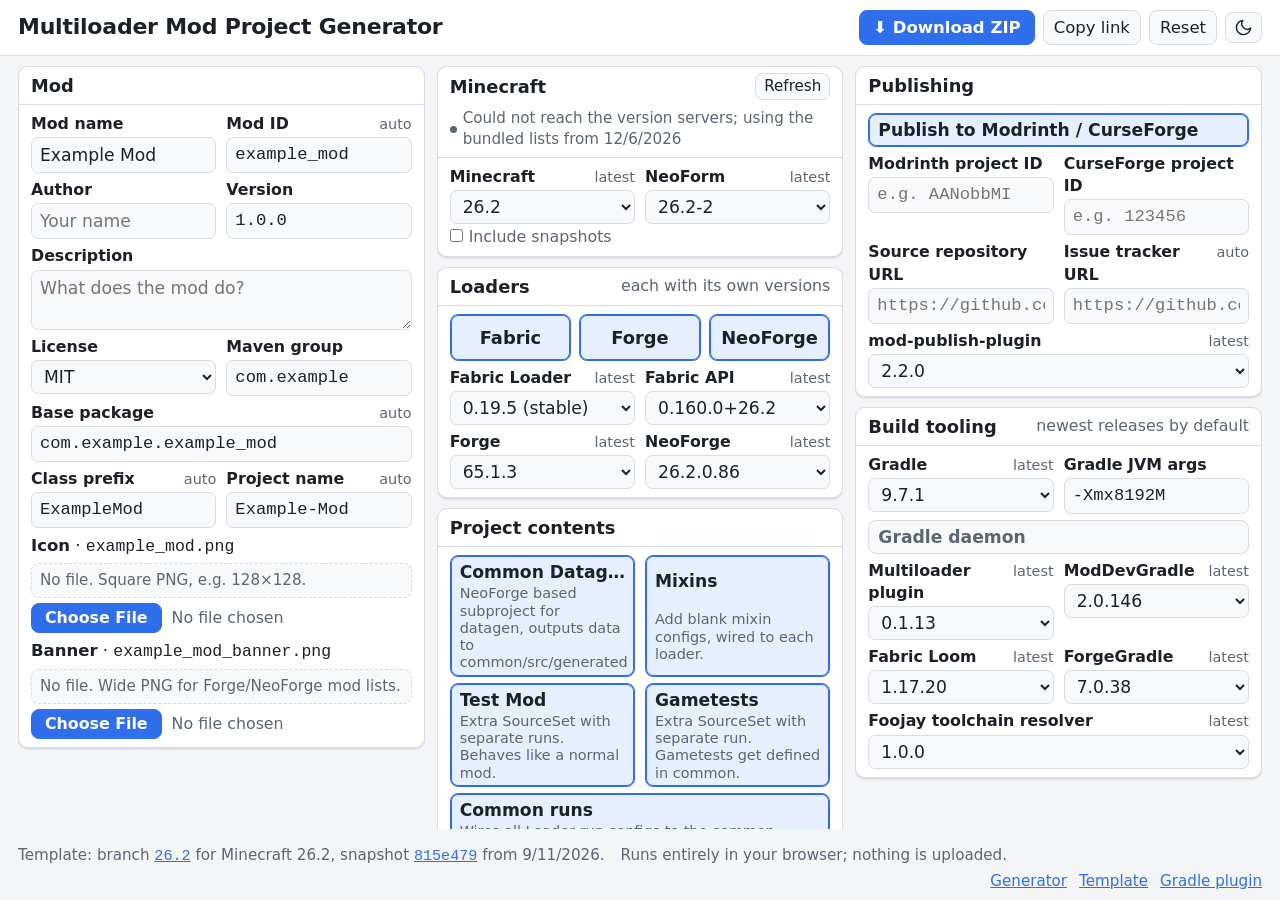
==== index.html @ f489064f "Revert "Make every project content switch full width" This reverts commit 8fcbe8fa080ad942b956149137" ====
<!DOCTYPE html>
<html lang="en">
<head>
<meta charset="utf-8">
<meta name="viewport" content="width=device-width, initial-scale=1">
<title>Multiloader Mod Project Generator</title>
<meta name="description" content="Generate a ready-to-build Minecraft multiloader mod project (Fabric, Forge, NeoForge) from the Morthen-Mods Multiloader-Template.">
<script>
  // runs before the stylesheet applies: stored choice wins, otherwise follow the system
  (function () {
    var stored = null;
    try { stored = localStorage.getItem('modgen.theme'); } catch (e) {}
    var dark = stored ? stored === 'dark' : matchMedia('(prefers-color-scheme: dark)').matches;
    document.documentElement.dataset.theme = dark ? 'dark' : 'light';
  })();
</script>
<link rel="stylesheet" href="css/style.css">
<link rel="icon" href="data:image/svg+xml,%3Csvg xmlns='http://www.w3.org/2000/svg' viewBox='0 0 16 16'%3E%3Crect width='16' height='16' rx='3' fill='%232f6feb'/%3E%3Cpath d='M4 4h8v2H4zm0 3h8v2H4zm0 3h5v2H4z' fill='white'/%3E%3C/svg%3E">
</head>
<body>
<header class="app-header">
  <div class="brand">
    <h1>Multiloader Mod Project Generator</h1>
  </div>
  <div class="toolbar">
    <button type="button" class="btn primary" id="btn-download">⬇ Download ZIP</button>
    <button type="button" class="btn small" id="btn-share" title="Copy a link that restores this configuration">Copy link</button>
    <button type="button" class="btn small" id="btn-reset" title="Back to the defaults">Reset</button>
    <button type="button" class="btn small icon" id="btn-theme" aria-label="Switch between light and dark mode">
      <svg class="i-moon" viewBox="0 0 24 24" aria-hidden="true"><path d="M21 12.8A9 9 0 1 1 11.2 3a7 7 0 0 0 9.8 9.8z"/></svg>
      <svg class="i-sun" viewBox="0 0 24 24" aria-hidden="true"><circle cx="12" cy="12" r="4.2"/><path d="M12 2.2v2M12 19.8v2M4.9 4.9l1.4 1.4M17.7 17.7l1.4 1.4M2.2 12h2M19.8 12h2M4.9 19.1l1.4-1.4M17.7 6.3l1.4-1.4"/></svg>
    </button>
  </div>
</header>

<form class="app-main" id="config-form" autocomplete="off" onsubmit="return false">

  <!-- ───────────────── column 1: the mod itself ───────────────── -->
  <div class="col">
    <section class="card">
      <div class="card-head">Mod</div>
      <div class="card-body">
        <div class="field">
          <label for="f-modName">Mod name</label>
          <input type="text" id="f-modName" data-key="modName" placeholder="Example Mod" title="Display name shown in mod lists.">
          <div class="error" data-error-for="modName"></div>
        </div>
        <div class="field">
          <label for="f-modId">Mod ID <span class="auto" data-auto-label="modId">auto</span></label>
          <div class="with-button">
            <input type="text" id="f-modId" class="mono" data-key="modId" data-auto="modId" placeholder="example_mod" spellcheck="false" title="Lowercase letters, digits, underscores. Used for namespaces, resource file names and the package.">
            <button type="button" class="reset-auto" data-reset-auto="modId" title="Derive from mod name again">↺</button>
          </div>
          <div class="error" data-error-for="modId"></div>
        </div>
        <div class="field">
          <label for="f-modAuthor">Author</label>
          <input type="text" id="f-modAuthor" data-key="modAuthor" placeholder="Your name">
          <div class="error" data-error-for="modAuthor"></div>
        </div>
        <div class="field">
          <label for="f-version">Version</label>
          <input type="text" id="f-version" class="mono" data-key="version" spellcheck="false" title="Jars are named <mc>-<version>.">
          <div class="error" data-error-for="version"></div>
        </div>
        <div class="field wide">
          <label for="f-modDescription">Description</label>
          <textarea id="f-modDescription" data-key="modDescription" rows="2" placeholder="What does the mod do?"></textarea>
          <div class="error" data-error-for="modDescription"></div>
        </div>
        <div class="field">
          <label for="f-modLicense">License</label>
          <select id="f-modLicense" data-key="modLicense" title="Writes a LICENSE file and the license field of the mod metadata."></select>
          <div class="error" data-error-for="modLicense"></div>
        </div>
        <div class="field">
          <label for="f-group">Maven group</label>
          <input type="text" id="f-group" class="mono" data-key="group" placeholder="com.example" spellcheck="false" title="Reverse-domain style, e.g. com.example.">
          <div class="error" data-error-for="group"></div>
        </div>
        <div class="field wide">
          <label for="f-basePackage">Base package <span class="auto" data-auto-label="basePackage">auto</span></label>
          <div class="with-button">
            <input type="text" id="f-basePackage" class="mono" data-key="basePackage" data-auto="basePackage" spellcheck="false" title="Java package for all sources. Defaults to <group>.<mod id>.">
            <button type="button" class="reset-auto" data-reset-auto="basePackage" title="Derive from group and mod ID again">↺</button>
          </div>
          <div class="error" data-error-for="basePackage"></div>
        </div>
        <div class="field">
          <label for="f-classPrefix">Class prefix <span class="auto" data-auto-label="classPrefix">auto</span></label>
          <div class="with-button">
            <input type="text" id="f-classPrefix" class="mono" data-key="classPrefix" data-auto="classPrefix" spellcheck="false" title="Names the classes <Prefix>Mod, <Prefix>Provider, <Prefix>Test.">
            <button type="button" class="reset-auto" data-reset-auto="classPrefix" title="Derive from mod name again">↺</button>
          </div>
          <div class="error" data-error-for="classPrefix"></div>
        </div>
        <div class="field">
          <label for="f-rootProjectName">Project name <span class="auto" data-auto-label="rootProjectName">auto</span></label>
          <div class="with-button">
            <input type="text" id="f-rootProjectName" class="mono" data-key="rootProjectName" data-auto="rootProjectName" spellcheck="false" title="Gradle root project name; also the name of the downloaded ZIP.">
            <button type="button" class="reset-auto" data-reset-auto="rootProjectName" title="Derive from mod name again">↺</button>
          </div>
          <div class="error" data-error-for="rootProjectName"></div>
        </div>
        <div class="asset wide">
          <label for="f-icon"><strong>Icon</strong> · <span class="mono" data-asset-name="icon"></span></label>
          <div class="drop">
            <img data-asset-preview="icon" alt="" hidden>
            <div class="meta" data-asset-meta="icon">No file. Square PNG, e.g. 128×128.</div>
            <button type="button" class="remove" data-asset-remove="icon" hidden>Remove</button>
          </div>
          <input type="file" id="f-icon" accept="image/png" data-asset="icon">
        </div>
        <div class="asset wide">
          <label for="f-banner"><strong>Banner</strong> · <span class="mono" data-asset-name="banner"></span></label>
          <div class="drop">
            <img data-asset-preview="banner" alt="" hidden>
            <div class="meta" data-asset-meta="banner">No file. Wide PNG for Forge/NeoForge mod lists.</div>
            <button type="button" class="remove" data-asset-remove="banner" hidden>Remove</button>
          </div>
          <input type="file" id="f-banner" accept="image/png" data-asset="banner">
        </div>
      </div>
    </section>
  </div>

  <!-- ───────────────── column 2: what the mod targets and contains ───────────────── -->
  <div class="col">
    <section class="card" id="versions-card">
      <div class="card-head">
        <span>Minecraft</span>
        <button type="button" class="btn tiny" id="btn-refresh-versions" title="Fetch the version lists again">Refresh</button>
        <span class="versions-status loading" id="versions-status">
          <span class="dot"></span><span id="versions-status-text">Loading version lists…</span>
        </span>
      </div>
      <div class="card-body">
        <div class="field">
          <label for="f-minecraftVersion">Minecraft <span class="auto" data-auto-label="minecraftVersion" data-auto-word="latest">latest</span></label>
          <div class="select-custom">
            <div class="with-button"><select id="f-minecraftVersion" data-key="minecraftVersion" data-versions="minecraftVersion" title="Choosing a version selects the newest matching loader builds and the Java version it requires."></select><button type="button" class="reset-auto" data-reset-auto="minecraftVersion" title="Use the newest version again">↺</button></div>
            <input type="text" class="mono" data-custom-for="minecraftVersion" placeholder="e.g. 26.3-rc-1" spellcheck="false" hidden>
          </div>
          <label class="inline-check" title="Also list snapshots, pre-releases and release candidates"><input type="checkbox" id="opt-snapshots"> Include snapshots</label>
          <div class="error" data-error-for="minecraftVersion"></div>
        </div>
        <div class="field">
          <label for="f-neoformVersion">NeoForm <span class="auto" data-auto-label="neoformVersion" data-auto-word="latest">latest</span></label>
          <div class="select-custom">
            <div class="with-button"><select id="f-neoformVersion" data-key="neoformVersion" data-versions="neoformVersion" title="Used by the common project."></select><button type="button" class="reset-auto" data-reset-auto="neoformVersion" title="Use the newest version again">↺</button></div>
            <input type="text" class="mono" data-custom-for="neoformVersion" placeholder="e.g. 26.2-2" spellcheck="false" hidden>
          </div>
          <div class="help" data-versions-note="neoformVersion" hidden></div>
          <div class="error" data-error-for="neoformVersion"></div>
        </div>
      </div>
    </section>

    <section class="card">
      <div class="card-head">Loaders <span class="hint">each with its own versions</span></div>
      <div class="card-body">
        <div class="loader-grid wide">
          <label class="loader-chip" data-chip="fabric">
            <input type="checkbox" data-key="loaders.fabric">
            <span class="name">Fabric</span>
            <span class="ver unsupported-note" data-unsupported-note="fabric" hidden></span>
          </label>
          <label class="loader-chip" data-chip="forge">
            <input type="checkbox" data-key="loaders.forge">
            <span class="name">Forge</span>
            <span class="ver unsupported-note" data-unsupported-note="forge" hidden></span>
          </label>
          <label class="loader-chip" data-chip="neoforge">
            <input type="checkbox" data-key="loaders.neoforge">
            <span class="name">NeoForge</span>
            <span class="ver unsupported-note" data-unsupported-note="neoforge" hidden></span>
          </label>
          <div class="loader-error error" data-error-for="loaders"></div>
        </div>

        <div class="field" data-show-if="loaders.fabric">
          <label for="f-fabricLoaderVersion">Fabric Loader <span class="auto" data-auto-label="fabricLoaderVersion" data-auto-word="latest">latest</span></label>
          <div class="select-custom">
            <div class="with-button"><select id="f-fabricLoaderVersion" data-key="fabricLoaderVersion" data-versions="fabricLoaderVersion" title="Independent of the Minecraft version."></select><button type="button" class="reset-auto" data-reset-auto="fabricLoaderVersion" title="Use the newest version again">↺</button></div>
            <input type="text" class="mono" data-custom-for="fabricLoaderVersion" placeholder="e.g. 0.19.5" spellcheck="false" hidden>
          </div>
          <div class="help" data-versions-note="fabricLoaderVersion" hidden></div>
          <div class="error" data-error-for="fabricLoaderVersion"></div>
        </div>
        <div class="field" data-show-if="loaders.fabric">
          <label for="f-fabricApiVersion">Fabric API <span class="auto" data-auto-label="fabricApiVersion" data-auto-word="latest">latest</span></label>
          <div class="select-custom">
            <div class="with-button"><select id="f-fabricApiVersion" data-key="fabricApiVersion" data-versions="fabricApiVersion"></select><button type="button" class="reset-auto" data-reset-auto="fabricApiVersion" title="Use the newest version again">↺</button></div>
            <input type="text" class="mono" data-custom-for="fabricApiVersion" placeholder="e.g. 0.160.0+26.2" spellcheck="false" hidden>
          </div>
          <div class="help" data-versions-note="fabricApiVersion" hidden></div>
          <div class="error" data-error-for="fabricApiVersion"></div>
        </div>
        <div class="field" data-show-if="loaders.forge">
          <label for="f-forgeVersion">Forge <span class="auto" data-auto-label="forgeVersion" data-auto-word="latest">latest</span></label>
          <div class="select-custom">
            <div class="with-button"><select id="f-forgeVersion" data-key="forgeVersion" data-versions="forgeVersion"></select><button type="button" class="reset-auto" data-reset-auto="forgeVersion" title="Use the newest version again">↺</button></div>
            <input type="text" class="mono" data-custom-for="forgeVersion" placeholder="e.g. 65.1.3" spellcheck="false" hidden>
          </div>
          <div class="help" data-versions-note="forgeVersion" hidden></div>
          <div class="error" data-error-for="forgeVersion"></div>
        </div>
        <div class="field" data-show-if="loaders.neoforge|datagen">
          <label for="f-neoforgeVersion">NeoForge <span class="auto" data-auto-label="neoforgeVersion" data-auto-word="latest">latest</span></label>
          <div class="select-custom">
            <div class="with-button"><select id="f-neoforgeVersion" data-key="neoforgeVersion" data-versions="neoforgeVersion" title="Also used by the datagen module."></select><button type="button" class="reset-auto" data-reset-auto="neoforgeVersion" title="Use the newest version again">↺</button></div>
            <input type="text" class="mono" data-custom-for="neoforgeVersion" placeholder="e.g. 26.2.0.86" spellcheck="false" hidden>
          </div>
          <div class="help" data-versions-note="neoforgeVersion" hidden></div>
          <div class="error" data-error-for="neoforgeVersion"></div>
        </div>
      </div>
    </section>

    <section class="card">
      <div class="card-head">Project contents</div>
      <div class="card-body">
        <label class="toggle">
          <input type="checkbox" data-key="datagen">
          <span class="t-label">Common Datagen</span>
          <span class="t-desc">NeoForge based subproject for datagen, outputs data to common/src/generated</span>
          <span class="t-note unsupported-note" data-unsupported-note="datagen" hidden></span>
        </label>
        <label class="toggle">
          <input type="checkbox" data-key="mixins">
          <span class="t-label">Mixins</span>
          <span class="t-desc">Add blank mixin configs, wired to each loader.</span>
        </label>
        <label class="toggle">
          <input type="checkbox" data-key="testmod">
          <span class="t-label">Test Mod</span>
          <span class="t-desc">Extra SourceSet with separate runs.<br>Behaves like a normal mod.</span>
        </label>
        <label class="toggle">
          <input type="checkbox" data-key="gametest">
          <span class="t-label">Gametests</span>
          <span class="t-desc">Extra SourceSet with separate run.<br>Gametests get defined in common.</span>
        </label>
        <label class="toggle wide">
          <input type="checkbox" data-key="includeRunDefaults">
          <span class="t-label">Common runs</span>
          <span class="t-desc">Wires all Loader run configs to the common project. It also ships prepared configurations.</span>
        </label>
      </div>
    </section>
  </div>

  <!-- ───────────────── column 3: output ───────────────── -->
  <div class="col">

    <section class="card">
      <div class="card-head">Publishing</div>
      <div class="card-body">
        <label class="toggle wide" title="Configures mod-publish-plugin for Modrinth and CurseForge (./gradlew publishMods). API tokens come from the MODRINTH_API / CURSEFORGE_API environment variables.">
          <input type="checkbox" data-key="modPublish">
          <span class="t-label">Publish to Modrinth / CurseForge</span>
        </label>
        <div class="field" data-show-if="modPublish">
          <label for="f-modrinthId">Modrinth project ID</label>
          <input type="text" id="f-modrinthId" class="mono" data-key="modrinthId" placeholder="e.g. AANobbMI" spellcheck="false">
        </div>
        <div class="field" data-show-if="modPublish">
          <label for="f-curseforgeId">CurseForge project ID</label>
          <input type="text" id="f-curseforgeId" class="mono" data-key="curseforgeId" placeholder="e.g. 123456" spellcheck="false">
        </div>
        <div class="field">
          <label for="f-sourcesUrl">Source repository URL</label>
          <input type="text" id="f-sourcesUrl" class="mono" data-key="sourcesUrl" placeholder="https://github.com/you/your-mod" spellcheck="false">
          <div class="error" data-error-for="sourcesUrl"></div>
        </div>
        <div class="field">
          <label for="f-issuesUrl">Issue tracker URL <span class="auto" data-auto-label="issuesUrl">auto</span></label>
          <div class="with-button">
            <input type="text" id="f-issuesUrl" class="mono" data-key="issuesUrl" data-auto="issuesUrl" placeholder="https://github.com/you/your-mod/issues" spellcheck="false">
            <button type="button" class="reset-auto" data-reset-auto="issuesUrl" title="Derive from the source URL again">↺</button>
          </div>
          <div class="error" data-error-for="issuesUrl"></div>
        </div>
        <div class="field wide" data-show-if="modPublish">
          <label for="f-modPublishPluginVersion">mod-publish-plugin <span class="auto" data-auto-label="modPublishPluginVersion" data-auto-word="latest">latest</span></label>
          <div class="select-custom">
            <div class="with-button"><select id="f-modPublishPluginVersion" data-key="modPublishPluginVersion" data-versions="modPublishPluginVersion"></select><button type="button" class="reset-auto" data-reset-auto="modPublishPluginVersion" title="Use the newest version again">↺</button></div>
            <input type="text" class="mono" data-custom-for="modPublishPluginVersion" placeholder="e.g. 2.2.0" spellcheck="false" hidden>
          </div>
          <div class="help" data-versions-note="modPublishPluginVersion" hidden></div>
          <div class="error" data-error-for="modPublishPluginVersion"></div>
        </div>
      </div>
    </section>

    <section class="card">
      <div class="card-head">Build tooling <span class="hint">newest releases by default</span></div>
      <div class="card-body">
        <div class="field">
          <label for="f-gradleVersion">Gradle <span class="auto" data-auto-label="gradleVersion" data-auto-word="latest">latest</span></label>
          <div class="select-custom">
            <div class="with-button"><select id="f-gradleVersion" data-key="gradleVersion" data-versions="gradleVersion" title="Wrapper distribution version."></select><button type="button" class="reset-auto" data-reset-auto="gradleVersion" title="Use the newest version again">↺</button></div>
            <input type="text" class="mono" data-custom-for="gradleVersion" placeholder="e.g. 9.6.1" spellcheck="false" hidden>
          </div>
          <div class="help" data-versions-note="gradleVersion" hidden></div>
          <div class="error" data-error-for="gradleVersion"></div>
        </div>
        <div class="field">
          <label for="f-jvmArgs">Gradle JVM args</label>
          <input type="text" id="f-jvmArgs" class="mono" data-key="jvmArgs" spellcheck="false" title="org.gradle.jvmargs">
        </div>
        <label class="toggle wide" title="org.gradle.daemon - the template disables it.">
          <input type="checkbox" data-key="gradleDaemon">
          <span class="t-label">Gradle daemon</span>
        </label>
        <div class="field">
          <label for="f-multiloaderPluginVersion">Multiloader plugin <span class="auto" data-auto-label="multiloaderPluginVersion" data-auto-word="latest">latest</span></label>
          <div class="select-custom">
            <div class="with-button"><select id="f-multiloaderPluginVersion" data-key="multiloaderPluginVersion" data-versions="multiloaderPluginVersion"></select><button type="button" class="reset-auto" data-reset-auto="multiloaderPluginVersion" title="Use the newest version again">↺</button></div>
            <input type="text" class="mono" data-custom-for="multiloaderPluginVersion" placeholder="e.g. 0.1.12" spellcheck="false" hidden>
          </div>
          <div class="help" data-versions-note="multiloaderPluginVersion" hidden></div>
          <div class="error" data-error-for="multiloaderPluginVersion"></div>
        </div>
        <div class="field">
          <label for="f-moddevVersion">ModDevGradle <span class="auto" data-auto-label="moddevVersion" data-auto-word="latest">latest</span></label>
          <div class="select-custom">
            <div class="with-button"><select id="f-moddevVersion" data-key="moddevVersion" data-versions="moddevVersion" title="Always required (the common project uses it)."></select><button type="button" class="reset-auto" data-reset-auto="moddevVersion" title="Use the newest version again">↺</button></div>
            <input type="text" class="mono" data-custom-for="moddevVersion" placeholder="e.g. 2.0.141" spellcheck="false" hidden>
          </div>
          <div class="help" data-versions-note="moddevVersion" hidden></div>
          <div class="error" data-error-for="moddevVersion"></div>
        </div>
        <div class="field" data-show-if="loaders.fabric">
          <label for="f-loomVersion">Fabric Loom <span class="auto" data-auto-label="loomVersion" data-auto-word="latest">latest</span></label>
          <div class="select-custom">
            <div class="with-button"><select id="f-loomVersion" data-key="loomVersion" data-versions="loomVersion"></select><button type="button" class="reset-auto" data-reset-auto="loomVersion" title="Use the newest version again">↺</button></div>
            <input type="text" class="mono" data-custom-for="loomVersion" placeholder="e.g. 1.17-SNAPSHOT" spellcheck="false" hidden>
          </div>
          <div class="help" data-versions-note="loomVersion" hidden></div>
          <div class="error" data-error-for="loomVersion"></div>
        </div>
        <div class="field" data-show-if="loaders.forge">
          <label for="f-forgeGradleVersion">ForgeGradle <span class="auto" data-auto-label="forgeGradleVersion" data-auto-word="latest">latest</span></label>
          <div class="select-custom">
            <div class="with-button"><select id="f-forgeGradleVersion" data-key="forgeGradleVersion" data-versions="forgeGradleVersion"></select><button type="button" class="reset-auto" data-reset-auto="forgeGradleVersion" title="Use the newest version again">↺</button></div>
            <input type="text" class="mono" data-custom-for="forgeGradleVersion" placeholder="e.g. [7.0.30, 8)" spellcheck="false" hidden>
          </div>
          <div class="help" data-versions-note="forgeGradleVersion" hidden></div>
          <div class="error" data-error-for="forgeGradleVersion"></div>
        </div>
        <div class="field wide">
          <label for="f-foojayVersion">Foojay toolchain resolver <span class="auto" data-auto-label="foojayVersion" data-auto-word="latest">latest</span></label>
          <div class="select-custom">
            <div class="with-button"><select id="f-foojayVersion" data-key="foojayVersion" data-versions="foojayVersion"></select><button type="button" class="reset-auto" data-reset-auto="foojayVersion" title="Use the newest version again">↺</button></div>
            <input type="text" class="mono" data-custom-for="foojayVersion" placeholder="e.g. 1.0.0" spellcheck="false" hidden>
          </div>
          <div class="help" data-versions-note="foojayVersion" hidden></div>
          <div class="error" data-error-for="foojayVersion"></div>
        </div>
      </div>
    </section>
  </div>
</form>

<footer class="app-footer">
  <span id="snapshot-info"></span>
  <span>Runs entirely in your browser; nothing is uploaded.</span>
  <nav class="links">
    <a href="https://github.com/Morthen-Mods/Multiloader-Template-Generator" target="_blank" rel="noopener">Generator</a>
    <a id="link-template" href="https://github.com/Morthen-Mods/Multiloader-Template" target="_blank" rel="noopener">Template</a>
    <a href="https://github.com/Morthen-Mods/multiloader-gradle-plugin" target="_blank" rel="noopener">Gradle plugin</a>
  </nav>
</footer>
<div class="toast" id="toast"></div>

<script src="vendor/jszip.min.js"></script>
<script src="js/templates/manifest.js"></script>
<script src="js/templates/licenses.js"></script>
<script src="js/generator.js"></script>
<script src="js/versions-data.js"></script>
<script src="js/versions.js"></script>
<script src="js/app.js"></script>
</body>
</html>
---- css/style.css ----
:root {
  --bg: #f4f5f7;
  --panel: #ffffff;
  --panel-2: #f8f9fb;
  --border: #d9dde3;
  --text: #1c2128;
  --muted: #5b6573;
  --accent: #2f6feb;
  --accent-text: #ffffff;
  --accent-soft: #e6efff;
  --danger: #c0392b;
  --ok: #1f8a4c;
  --shadow: 0 1px 2px rgba(16, 24, 40, 0.06), 0 1px 3px rgba(16, 24, 40, 0.1);
  --radius: 10px;
  --font: system-ui, -apple-system, "Segoe UI", Roboto, "Helvetica Neue", Arial, sans-serif;
  --mono: ui-monospace, SFMono-Regular, Menlo, Consolas, "Liberation Mono", monospace;
}
/* An inline script in index.html stamps data-theme on <html> before the first paint,
   from the stored choice or from the system setting, so no media query is needed here. */
:root[data-theme="dark"] {
    --bg: #0f1216;
    --panel: #171b21;
    --panel-2: #1d222a;
    --border: #2c333d;
    --text: #e6e9ee;
    --muted: #98a2b3;
    --accent: #5b8def;
    --accent-text: #ffffff;
    --accent-soft: #1b2a45;
    --danger: #ef6a5a;
    --ok: #3ddc84;
    --shadow: 0 1px 2px rgba(0, 0, 0, 0.4);
}
:root { color-scheme: light; }
:root[data-theme="dark"] { color-scheme: dark; }

* { box-sizing: border-box; }
html, body { margin: 0; padding: 0; height: 100%; }
body {
  font-family: var(--font);
  font-size: 17.88px;
  line-height: 1.4;
  color: var(--text);
  background: var(--bg);
  display: flex;
  flex-direction: column;
  height: 100vh;
  overflow: hidden;           /* the page itself never scrolls on desktop; columns scroll if they must */
}
a { color: var(--accent); }
code, .mono { font-family: var(--mono); }
button { font: inherit; color: inherit; }
input, select, textarea { font: inherit; color: inherit; }

/* ---------- header with the actions ---------- */
.app-header {
  flex: none;
  display: flex;
  align-items: center;
  justify-content: space-between;
  gap: 8px 16px;
  padding: 10px 18px;
  background: var(--panel);
  border-bottom: 1px solid var(--border);
}
.brand { min-width: 0; }
.brand h1 { margin: 0; font-size: 22px; font-weight: 650; letter-spacing: -0.01em; white-space: nowrap; }
/* the buttons stay on one line beside the title; when that no longer fits, the whole group
   moves to its own line (breakpoint measured: both sides need about 790px side by side) */
.toolbar { display: flex; align-items: center; gap: 8px; flex-wrap: nowrap; justify-content: flex-end; }
@media (max-width: 820px) {
  .app-header { flex-wrap: wrap; }
  .toolbar { width: 100%; justify-content: flex-start; flex-wrap: wrap; }
}
.toolbar .btn { flex: none; white-space: nowrap; }

.btn {
  display: inline-flex; align-items: center; gap: 6px;
  padding: 7px 13px; border-radius: 8px; border: 1px solid var(--border); background: var(--panel-2); cursor: pointer; font-weight: 600;
}
.btn:hover { border-color: var(--accent); }
.btn.primary { background: var(--accent); color: var(--accent-text); border-color: var(--accent); }
.btn.primary:hover { filter: brightness(1.07); }
.btn.primary.invalid { background: var(--danger); border-color: var(--danger); }
.btn:disabled { opacity: 0.6; cursor: not-allowed; filter: none; }
.btn.small { padding: 5px 10px; font-size: 16.5px; font-weight: 500; }
/* the download button keeps its weight and wider sides, but matches the height of the buttons beside it */
.toolbar .btn.primary { padding: 5px 13px; font-size: 16.5px; }
.btn.tiny { padding: 2px 8px; font-size: 15.13px; font-weight: 500; }
.btn.icon { padding: 5px 8px; line-height: 0; }
.btn.icon svg { width: 19px; height: 19px; display: block; fill: none; stroke: currentColor; stroke-width: 1.8; stroke-linecap: round; stroke-linejoin: round; }
/* show the mode the click would switch to */
.btn.icon .i-sun { display: none; }
:root[data-theme="dark"] .btn.icon .i-sun { display: block; }
:root[data-theme="dark"] .btn.icon .i-moon { display: none; }

/* ---------- three columns of cards ---------- */
.app-main {
  flex: 1;
  min-height: 0;
  display: grid;
  grid-template-columns: repeat(3, minmax(0, 1fr));
  gap: 12px;
  padding: 10px 18px;
  margin: 0;
}
.col { display: flex; flex-direction: column; gap: 10px; min-height: 0; overflow: auto; }
@media (max-width: 1100px) {
  body { height: auto; overflow: auto; }
  .app-main { grid-template-columns: repeat(2, minmax(0, 1fr)); }
  .col { overflow: visible; }
}
@media (max-width: 720px) {
  .app-main { grid-template-columns: 1fr; }
}

.card {
  background: var(--panel);
  border: 1px solid var(--border);
  border-radius: var(--radius);
  box-shadow: var(--shadow);
  flex: none;
}
.card-head {
  padding: 6px 12px;
  font-weight: 600;
  border-bottom: 1px solid var(--border);
  display: flex;
  align-items: center;
  justify-content: space-between;
  gap: 8px;
  flex-wrap: wrap;
}
.card-head .hint { font-weight: 400; color: var(--muted); font-size: 15.82px; }

.card-body { padding: 8px 12px; display: grid; grid-template-columns: 1fr 1fr; gap: 6px 10px; align-content: start; }
.card-body .wide, .card-body .field.wide { grid-column: 1 / -1; }

/* ---------- fields ---------- */
.field { display: flex; flex-direction: column; gap: 2px; min-width: 0; }
.field.sub { padding-left: 22px; }
.field label { font-size: 15.82px; font-weight: 600; display: flex; justify-content: space-between; align-items: baseline; gap: 6px; }
.field label .auto { font-weight: 400; font-size: 14.43px; color: var(--muted); }
.field input[type="text"], .field select, .field textarea, .select-custom input[type="text"] {
  width: 100%;
  padding: 5px 8px;
  border: 1px solid var(--border);
  border-radius: 7px;
  background: var(--panel-2);
  outline: none;
  min-width: 0;
  font-size: 17.18px;
}
.field input:focus, .field select:focus, .field textarea:focus, .select-custom input:focus { border-color: var(--accent); box-shadow: 0 0 0 3px var(--accent-soft); }
.field.invalid input, .field.invalid select { border-color: var(--danger); }
.field textarea { resize: vertical; min-height: 38px; }
.field .help { font-size: 15.13px; color: var(--muted); }
.field .help[hidden] { display: none; }
.field .error { font-size: 15.13px; color: var(--danger); }
.field .error:empty { display: none; }
.field .with-button { display: flex; gap: 5px; }
.field .with-button input, .field .with-button select { flex: 1; }
.field .reset-auto { border: 1px solid var(--border); background: var(--panel-2); border-radius: 7px; padding: 0 8px; cursor: pointer; color: var(--muted); }
.field .reset-auto:hover { color: var(--text); border-color: var(--accent); }
.select-custom { display: flex; flex-direction: column; gap: 5px; }
.field select option.tpl { font-weight: 600; }

/* Rounded dropdown list. Only browsers that support the customizable select render this;
   every other one keeps its native list, which is a clean fallback, not an error. */
@supports (appearance: base-select) {
  .field select, .select-custom select { appearance: base-select; }

  /* the closed control must keep exactly the look it has without this block */
  .field select::picker-icon {
    color: var(--muted);
    transition: transform 0.15s;
  }
  .field select:open::picker-icon { transform: rotate(180deg); }

  .field select::picker(select) {
    appearance: base-select;
    border: 1px solid var(--border);
    border-radius: 10px;
    background: var(--panel);
    box-shadow: 0 6px 20px rgba(16, 24, 40, 0.16);
    padding: 4px;
    max-height: 20rem;
    /* thumb only: a transparent track drops the white background and the arrow buttons */
    scrollbar-width: thin;
    scrollbar-color: color-mix(in srgb, var(--muted) 45%, transparent) transparent;
  }

  .field select option {
    display: flex;
    align-items: center;
    gap: 8px;
    padding: 4px 8px;
    border-radius: 6px;
    background: transparent;
    color: var(--text);
  }
  .field select option:hover,
  .field select option:focus { background: var(--accent-soft); }
  .field select option:checked { background: var(--accent); color: var(--accent-text); }
  .field select option::checkmark { display: none; }
}
.inline-check { display: flex; align-items: center; justify-content: flex-start !important; gap: 6px; font-size: 15.13px; color: var(--muted); cursor: pointer; font-weight: 400 !important; white-space: nowrap; }
.inline-check input { accent-color: var(--accent); margin: 0; }

/* ---------- toggles ---------- */
.toggle {
  position: relative;
  display: flex; align-items: center; gap: 1px 8px; flex-wrap: wrap;
  padding: 4px 9px; border: 1px solid var(--border); border-radius: 8px; background: var(--panel-2); cursor: pointer; min-width: 0;
  color: var(--muted);
  transition: border-color 0.12s, background 0.12s, color 0.12s;
}
.toggle:hover { border-color: var(--accent); }
.toggle.on { border-color: var(--accent); background: var(--accent-soft); color: var(--text); box-shadow: inset 0 0 0 1px var(--accent); }
/* like the loader chips: the checkbox is only hidden visually, the switch itself shows the state */
.toggle input {
  position: absolute;
  width: 1px; height: 1px;
  margin: 0; padding: 0; border: 0;
  clip-path: inset(50%);
  overflow: hidden;
  white-space: nowrap;
}
.toggle:has(input:focus-visible) { outline: 2px solid var(--accent); outline-offset: 2px; }
.toggle .t-label { flex: 1; font-weight: 600; font-size: 17.18px; white-space: nowrap; overflow: hidden; text-overflow: ellipsis; min-width: 0; }
.toggle .t-note { flex-basis: 100%; font-size: 15.13px; }
/* the explanation is spelled out on the switch, tooltips get overlooked */
.toggle .t-desc { flex-basis: 100%; font-size: 14.43px; line-height: 1.2; font-weight: 400; color: var(--muted); }
.toggle.on .t-desc { color: var(--muted); }
.toggle.disabled { opacity: 0.55; cursor: not-allowed; }

/* ---------- loader chips ---------- */
.loader-grid { display: grid; grid-template-columns: repeat(3, 1fr); gap: 8px; }
.loader-chip {
  position: relative;
  display: flex; flex-direction: column; align-items: center; gap: 2px;
  padding: 10px 4px; border: 1px solid var(--border); border-radius: 8px; background: var(--panel-2); cursor: pointer; text-align: center; min-width: 0;
  color: var(--muted);
  transition: border-color 0.12s, background 0.12s, color 0.12s;
}
.loader-chip:hover { border-color: var(--accent); }
/* The checkbox is only hidden visually: clicking the chip still toggles it, and it keeps its
   place in the tab order and the accessibility tree. The chip itself shows the state. */
.loader-chip input {
  position: absolute;
  width: 1px; height: 1px;
  margin: 0; padding: 0; border: 0;
  clip-path: inset(50%);
  overflow: hidden;
  white-space: nowrap;
}
.loader-chip:has(input:focus-visible) { outline: 2px solid var(--accent); outline-offset: 2px; }
.loader-chip .name { font-weight: 600; }
.loader-chip .ver { font-size: 14.43px; color: var(--muted); font-family: var(--mono); overflow: hidden; text-overflow: ellipsis; white-space: nowrap; max-width: 100%; }
.loader-chip.on { border-color: var(--accent); background: var(--accent-soft); color: var(--text); box-shadow: inset 0 0 0 1px var(--accent); }
.loader-chip.unsupported { opacity: 0.6; cursor: not-allowed; border-style: dashed; background: var(--panel-2); }
.loader-chip.unsupported input { cursor: not-allowed; }
.loader-error { grid-column: 1 / -1; color: var(--danger); font-size: 15.13px; }
.loader-error:empty { display: none; }
.unsupported-note { color: var(--danger) !important; font-family: var(--font) !important; }

/* ---------- assets ---------- */
.asset { display: flex; flex-direction: column; gap: 5px; min-width: 0; }
.asset label { font-size: 16.5px; min-width: 0; overflow-wrap: anywhere; }
.asset .drop { display: flex; align-items: center; gap: 8px; padding: 6px 8px; border: 1px dashed var(--border); border-radius: 8px; background: var(--panel-2); }
.asset .drop img { width: 32px; height: 32px; image-rendering: pixelated; border-radius: 4px; object-fit: contain; }
.asset .drop .meta { font-size: 15.13px; color: var(--muted); flex: 1; min-width: 0; overflow: hidden; text-overflow: ellipsis; white-space: nowrap; }
.asset input[type="file"] { font-size: 15.82px; max-width: 100%; color: var(--muted); }
/* the browser's own picker button, styled like .btn.primary (the text beside it stays the browser's) */
.asset input[type="file"]::file-selector-button {
  font: inherit;
  font-weight: 600;
  padding: 3px 13px;
  margin-right: 10px;
  border: 1px solid var(--accent);
  border-radius: 8px;
  background: var(--accent);
  color: var(--accent-text);
  cursor: pointer;
}
.asset input[type="file"]:hover::file-selector-button { filter: brightness(1.07); }
.asset input[type="file"]:focus-visible::file-selector-button { outline: 2px solid var(--accent); outline-offset: 2px; }
.asset .remove { border: 1px solid var(--border); background: transparent; border-radius: 6px; padding: 1px 7px; cursor: pointer; font-size: 15.13px; }

/* ---------- version list status (inside the card head) ---------- */
/* title and Refresh share the first line, the status always gets the second one */
.versions-status { display: flex; align-items: center; gap: 6px; flex-basis: 100%; font-size: 15.13px; font-weight: 400; color: var(--muted); }
.versions-status .dot { width: 7px; height: 7px; border-radius: 50%; background: var(--muted); flex: none; }
.versions-status.live .dot { background: var(--ok); }
.versions-status.error .dot { background: var(--danger); }
.versions-status.loading .dot { background: var(--accent); animation: pulse 1s infinite alternate; }
@keyframes pulse { from { opacity: 0.3; } to { opacity: 1; } }

/* ---------- footer ---------- */
.app-footer { flex: none; padding: 6px 18px 8px; color: var(--muted); font-size: 15.13px; display: flex; flex-wrap: wrap; gap: 4px 16px; align-items: center; }
.app-footer .links { margin-left: auto; display: flex; gap: 12px; }

.toast {
  position: fixed; bottom: 18px; left: 50%; transform: translateX(-50%);
  background: var(--text); color: var(--bg); padding: 8px 14px; border-radius: 8px; font-size: 17.88px; box-shadow: var(--shadow);
  opacity: 0; pointer-events: none; transition: opacity 0.2s;
}
.toast.show { opacity: 1; }

/* low windows (laptops): trim the outer spacing so the three columns still fit without scrolling */
@media (max-height: 820px) and (min-width: 1101px) {
  .app-main { padding: 6px 14px; gap: 10px; }
  .col { gap: 8px; }
  .app-header { padding: 5px 14px; }
  .app-footer { padding: 3px 14px 4px; }
  .card-head { padding: 4px 12px; }
  .card-body { padding: 6px 12px; gap: 4px 10px; }
  .field input[type="text"], .field select, .field textarea, .select-custom input[type="text"] { padding: 3px 8px; }
  .toggle { padding: 2px 9px; gap: 0 6px; }
  .toggle .t-desc { font-size: 13.2px; line-height: 1.1; }
  .toggle .t-label { font-size: 16px; }
  .loader-chip { padding: 7px 4px; gap: 0; }
  .asset .drop { padding: 3px 8px; }
  .field textarea { min-height: 34px; }
}
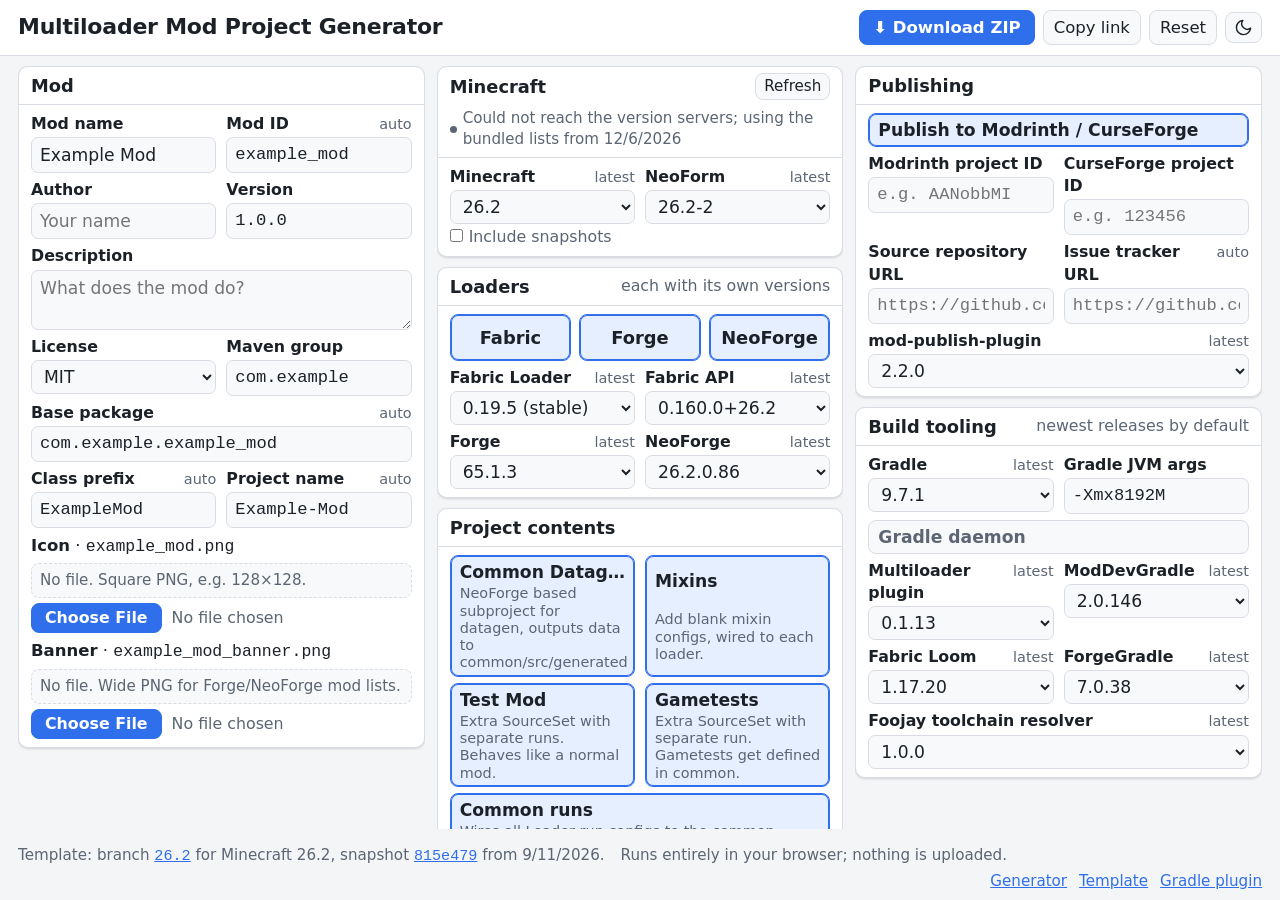
==== commit abc20ddb: "Put Project contents back in the middle column Restores the two-column switch grid with Common runs " ====
--- a/index.html
+++ b/index.html
@@ -234,12 +234,12 @@
         <label class="toggle">
           <input type="checkbox" data-key="testmod">
           <span class="t-label">Test Mod</span>
-          <span class="t-desc">Extra SourceSet with separate runs.<br>Behaves like a normal mod.</span>
+          <span class="t-desc">Extra SourceSet with separate runs. Behaves like a normal mod.</span>
         </label>
         <label class="toggle">
           <input type="checkbox" data-key="gametest">
           <span class="t-label">Gametests</span>
-          <span class="t-desc">Extra SourceSet with separate run.<br>Gametests get defined in common.</span>
+          <span class="t-desc">Extra SourceSet with separate run. Gametests get defined in common.</span>
         </label>
         <label class="toggle wide">
           <input type="checkbox" data-key="includeRunDefaults">
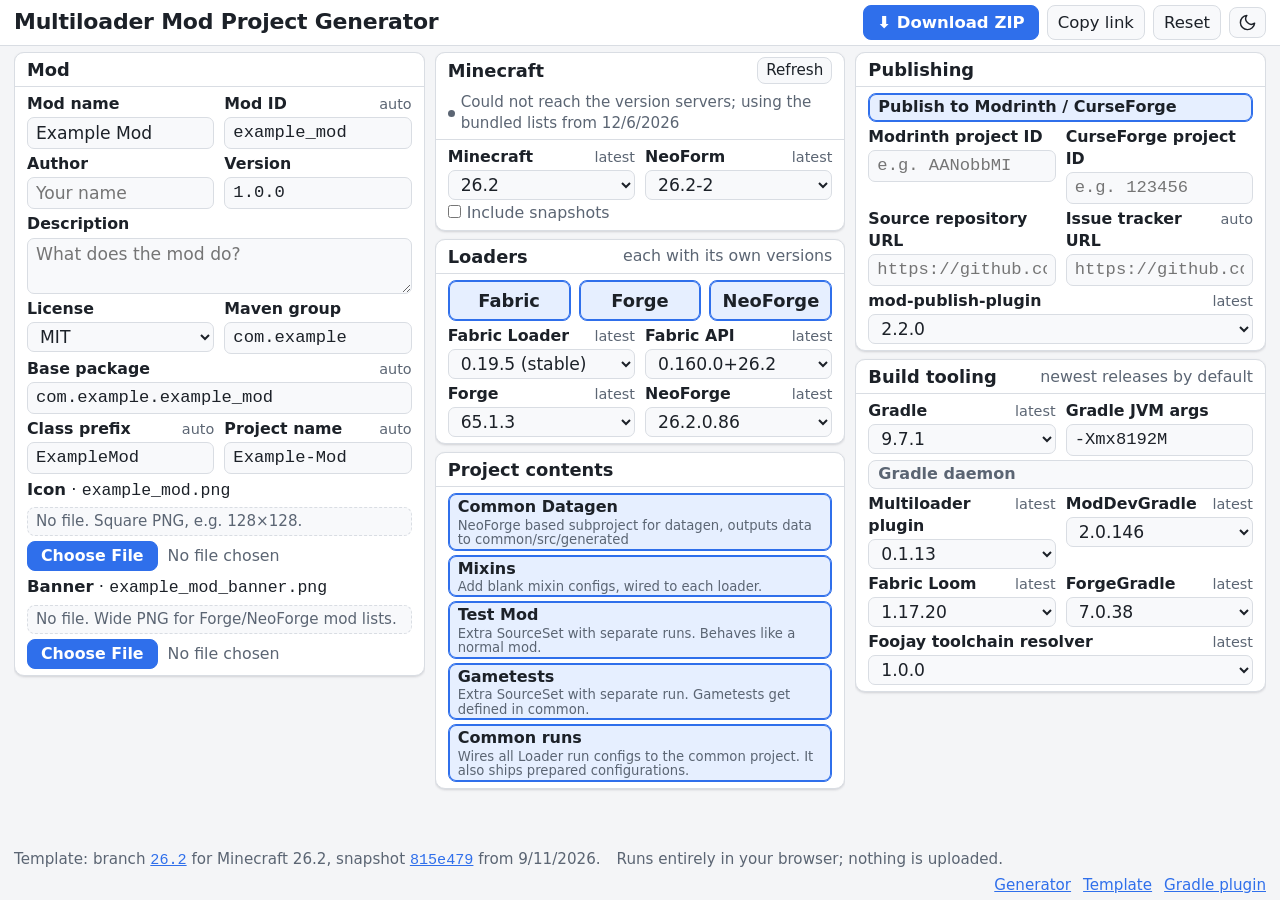
==== commit 92a0e67e: "Give every project content switch the full row All five now use "toggle wide", so the card reads as " ====
--- a/index.html
+++ b/index.html
@@ -220,23 +220,23 @@
     <section class="card">
       <div class="card-head">Project contents</div>
       <div class="card-body">
-        <label class="toggle">
+        <label class="toggle wide">
           <input type="checkbox" data-key="datagen">
           <span class="t-label">Common Datagen</span>
           <span class="t-desc">NeoForge based subproject for datagen, outputs data to common/src/generated</span>
           <span class="t-note unsupported-note" data-unsupported-note="datagen" hidden></span>
         </label>
-        <label class="toggle">
+        <label class="toggle wide">
           <input type="checkbox" data-key="mixins">
           <span class="t-label">Mixins</span>
           <span class="t-desc">Add blank mixin configs, wired to each loader.</span>
         </label>
-        <label class="toggle">
+        <label class="toggle wide">
           <input type="checkbox" data-key="testmod">
           <span class="t-label">Test Mod</span>
           <span class="t-desc">Extra SourceSet with separate runs. Behaves like a normal mod.</span>
         </label>
-        <label class="toggle">
+        <label class="toggle wide">
           <input type="checkbox" data-key="gametest">
           <span class="t-label">Gametests</span>
           <span class="t-desc">Extra SourceSet with separate run. Gametests get defined in common.</span>
--- a/css/style.css
+++ b/css/style.css
@@ -308,7 +308,7 @@
 .toast.show { opacity: 1; }
 
 /* low windows (laptops): trim the outer spacing so the three columns still fit without scrolling */
-@media (max-height: 820px) and (min-width: 1101px) {
+@media (max-height: 940px) and (min-width: 1101px) {
   .app-main { padding: 6px 14px; gap: 10px; }
   .col { gap: 8px; }
   .app-header { padding: 5px 14px; }
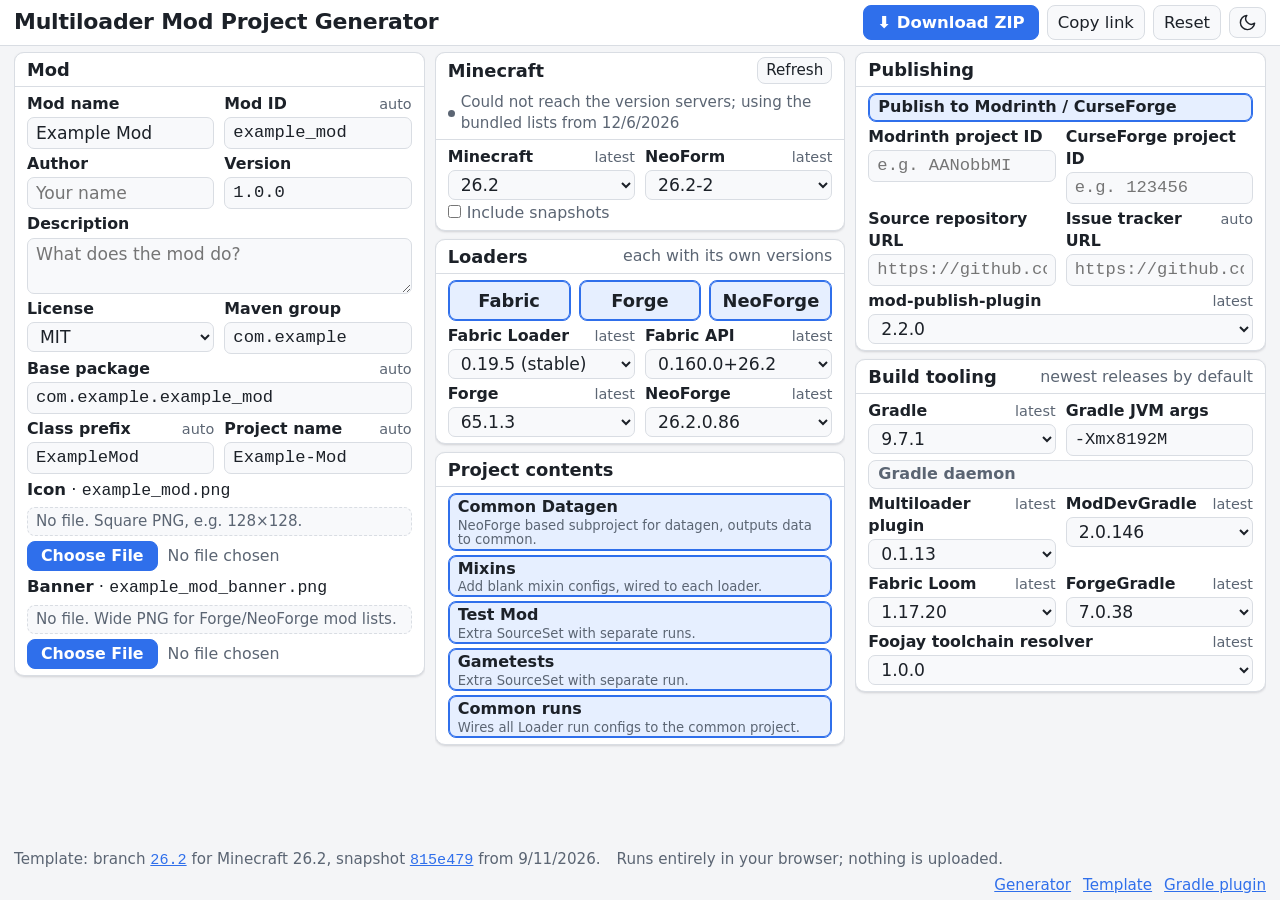
==== commit fa75674d: "Shorten the project content descriptions Uses the shorter wording, so every switch is one line of de" ====
--- a/index.html
+++ b/index.html
@@ -223,7 +223,7 @@
         <label class="toggle wide">
           <input type="checkbox" data-key="datagen">
           <span class="t-label">Common Datagen</span>
-          <span class="t-desc">NeoForge based subproject for datagen, outputs data to common/src/generated</span>
+          <span class="t-desc">NeoForge based subproject for datagen, outputs data to common.</span>
           <span class="t-note unsupported-note" data-unsupported-note="datagen" hidden></span>
         </label>
         <label class="toggle wide">
@@ -234,17 +234,17 @@
         <label class="toggle wide">
           <input type="checkbox" data-key="testmod">
           <span class="t-label">Test Mod</span>
-          <span class="t-desc">Extra SourceSet with separate runs. Behaves like a normal mod.</span>
+          <span class="t-desc">Extra SourceSet with separate runs.</span>
         </label>
         <label class="toggle wide">
           <input type="checkbox" data-key="gametest">
           <span class="t-label">Gametests</span>
-          <span class="t-desc">Extra SourceSet with separate run. Gametests get defined in common.</span>
+          <span class="t-desc">Extra SourceSet with separate run.</span>
         </label>
         <label class="toggle wide">
           <input type="checkbox" data-key="includeRunDefaults">
           <span class="t-label">Common runs</span>
-          <span class="t-desc">Wires all Loader run configs to the common project. It also ships prepared configurations.</span>
+          <span class="t-desc">Wires all Loader run configs to the common project.</span>
         </label>
       </div>
     </section>
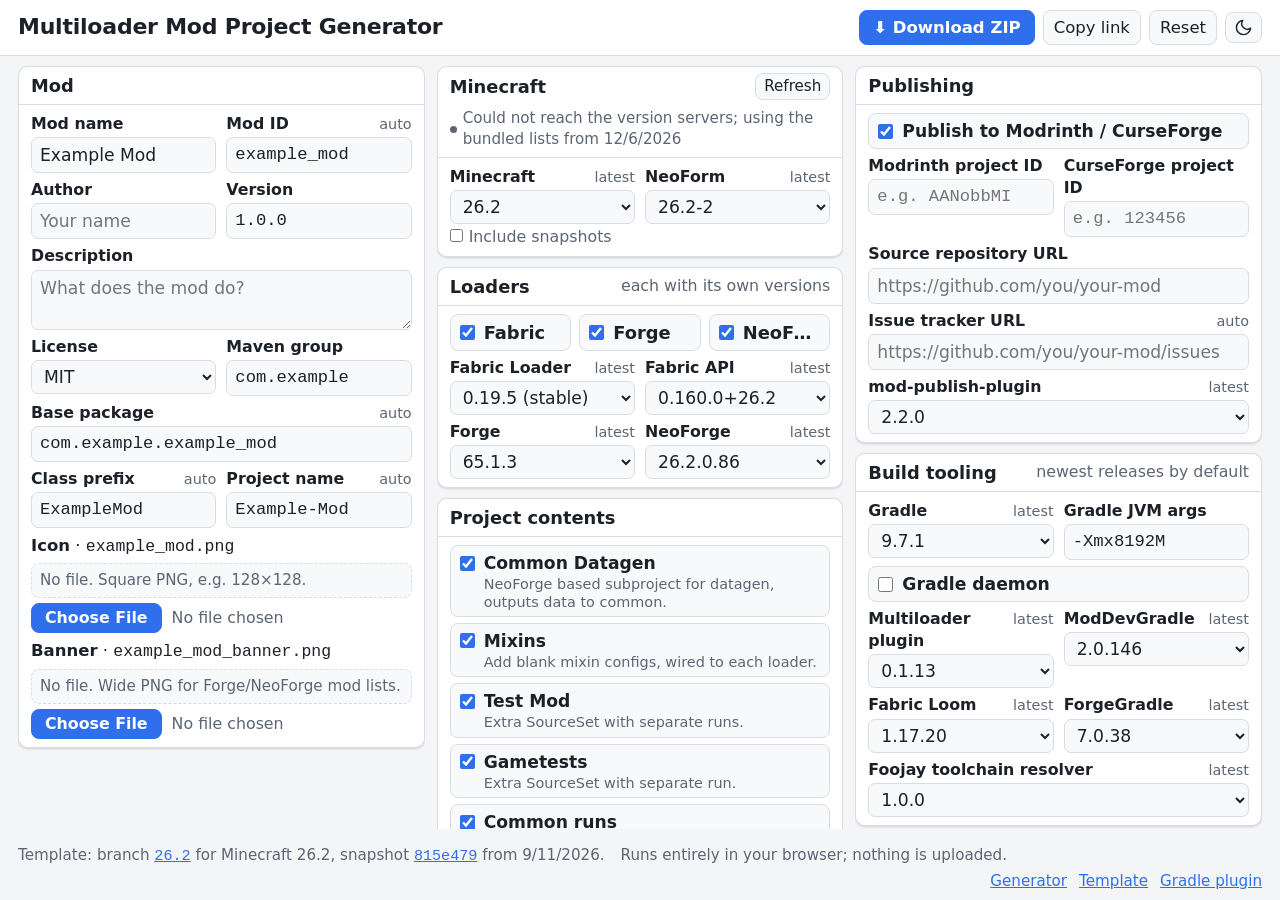
==== commit 66c44b89: "Give each URL field its own row Source repository URL and Issue tracker URL shared a row, leaving ea" ====
--- a/index.html
+++ b/index.html
@@ -268,15 +268,15 @@
           <label for="f-curseforgeId">CurseForge project ID</label>
           <input type="text" id="f-curseforgeId" class="mono" data-key="curseforgeId" placeholder="e.g. 123456" spellcheck="false">
         </div>
-        <div class="field">
+        <div class="field wide">
           <label for="f-sourcesUrl">Source repository URL</label>
-          <input type="text" id="f-sourcesUrl" class="mono" data-key="sourcesUrl" placeholder="https://github.com/you/your-mod" spellcheck="false">
+          <input type="text" id="f-sourcesUrl" data-key="sourcesUrl" placeholder="https://github.com/you/your-mod" spellcheck="false">
           <div class="error" data-error-for="sourcesUrl"></div>
         </div>
-        <div class="field">
+        <div class="field wide">
           <label for="f-issuesUrl">Issue tracker URL <span class="auto" data-auto-label="issuesUrl">auto</span></label>
           <div class="with-button">
-            <input type="text" id="f-issuesUrl" class="mono" data-key="issuesUrl" data-auto="issuesUrl" placeholder="https://github.com/you/your-mod/issues" spellcheck="false">
+            <input type="text" id="f-issuesUrl" data-key="issuesUrl" data-auto="issuesUrl" placeholder="https://github.com/you/your-mod/issues" spellcheck="false">
             <button type="button" class="reset-auto" data-reset-auto="issuesUrl" title="Derive from the source URL again">↺</button>
           </div>
           <div class="error" data-error-for="issuesUrl"></div>
--- a/css/style.css
+++ b/css/style.css
@@ -35,6 +35,12 @@
 :root[data-theme="dark"] { color-scheme: dark; }
 
 * { box-sizing: border-box; }
+/* author rules such as .field { display: flex } outrank the browser's [hidden] rule,
+   so elements toggled with el.hidden would stay visible without this */
+[hidden] { display: none !important; }
+/* a setting that does not apply to the current configuration: visible, but not editable */
+.inactive { opacity: 0.45; }
+.inactive, .inactive * { cursor: not-allowed; }
 html, body { margin: 0; padding: 0; height: 100%; }
 body {
   font-family: var(--font);
@@ -155,7 +161,6 @@
 .field.invalid input, .field.invalid select { border-color: var(--danger); }
 .field textarea { resize: vertical; min-height: 38px; }
 .field .help { font-size: 15.13px; color: var(--muted); }
-.field .help[hidden] { display: none; }
 .field .error { font-size: 15.13px; color: var(--danger); }
 .field .error:empty { display: none; }
 .field .with-button { display: flex; gap: 5px; }
@@ -208,56 +213,30 @@
 .inline-check input { accent-color: var(--accent); margin: 0; }
 
 /* ---------- toggles ---------- */
+/* the checkbox itself shows the state, so the tile stays neutral */
 .toggle {
-  position: relative;
-  display: flex; align-items: center; gap: 1px 8px; flex-wrap: wrap;
-  padding: 4px 9px; border: 1px solid var(--border); border-radius: 8px; background: var(--panel-2); cursor: pointer; min-width: 0;
-  color: var(--muted);
-  transition: border-color 0.12s, background 0.12s, color 0.12s;
+  display: flex; align-items: center; gap: 1px 9px; flex-wrap: wrap;
+  padding: 5px 9px; border: 1px solid var(--border); border-radius: 8px; background: var(--panel-2); cursor: pointer; min-width: 0;
 }
 .toggle:hover { border-color: var(--accent); }
-.toggle.on { border-color: var(--accent); background: var(--accent-soft); color: var(--text); box-shadow: inset 0 0 0 1px var(--accent); }
-/* like the loader chips: the checkbox is only hidden visually, the switch itself shows the state */
-.toggle input {
-  position: absolute;
-  width: 1px; height: 1px;
-  margin: 0; padding: 0; border: 0;
-  clip-path: inset(50%);
-  overflow: hidden;
-  white-space: nowrap;
-}
-.toggle:has(input:focus-visible) { outline: 2px solid var(--accent); outline-offset: 2px; }
+.toggle input { flex: none; margin: 0; width: 15px; height: 15px; accent-color: var(--accent); }
 .toggle .t-label { flex: 1; font-weight: 600; font-size: 17.18px; white-space: nowrap; overflow: hidden; text-overflow: ellipsis; min-width: 0; }
-.toggle .t-note { flex-basis: 100%; font-size: 15.13px; }
+/* second line, lined up with the label rather than the box */
+.toggle .t-note { flex-basis: 100%; padding-left: 24px; font-size: 15.13px; }
 /* the explanation is spelled out on the switch, tooltips get overlooked */
-.toggle .t-desc { flex-basis: 100%; font-size: 14.43px; line-height: 1.2; font-weight: 400; color: var(--muted); }
-.toggle.on .t-desc { color: var(--muted); }
+.toggle .t-desc { flex-basis: 100%; padding-left: 24px; font-size: 14.43px; line-height: 1.2; font-weight: 400; color: var(--muted); }
 .toggle.disabled { opacity: 0.55; cursor: not-allowed; }
 
 /* ---------- loader chips ---------- */
 .loader-grid { display: grid; grid-template-columns: repeat(3, 1fr); gap: 8px; }
 .loader-chip {
-  position: relative;
-  display: flex; flex-direction: column; align-items: center; gap: 2px;
-  padding: 10px 4px; border: 1px solid var(--border); border-radius: 8px; background: var(--panel-2); cursor: pointer; text-align: center; min-width: 0;
-  color: var(--muted);
-  transition: border-color 0.12s, background 0.12s, color 0.12s;
+  display: flex; align-items: center; gap: 2px 9px; flex-wrap: wrap;
+  padding: 5px 9px; border: 1px solid var(--border); border-radius: 8px; background: var(--panel-2); cursor: pointer; min-width: 0;
 }
 .loader-chip:hover { border-color: var(--accent); }
-/* The checkbox is only hidden visually: clicking the chip still toggles it, and it keeps its
-   place in the tab order and the accessibility tree. The chip itself shows the state. */
-.loader-chip input {
-  position: absolute;
-  width: 1px; height: 1px;
-  margin: 0; padding: 0; border: 0;
-  clip-path: inset(50%);
-  overflow: hidden;
-  white-space: nowrap;
-}
-.loader-chip:has(input:focus-visible) { outline: 2px solid var(--accent); outline-offset: 2px; }
-.loader-chip .name { font-weight: 600; }
-.loader-chip .ver { font-size: 14.43px; color: var(--muted); font-family: var(--mono); overflow: hidden; text-overflow: ellipsis; white-space: nowrap; max-width: 100%; }
-.loader-chip.on { border-color: var(--accent); background: var(--accent-soft); color: var(--text); box-shadow: inset 0 0 0 1px var(--accent); }
+.loader-chip input { flex: none; margin: 0; width: 15px; height: 15px; accent-color: var(--accent); }
+.loader-chip .name { flex: 1; font-weight: 600; white-space: nowrap; overflow: hidden; text-overflow: ellipsis; min-width: 0; }
+.loader-chip .ver { flex-basis: 100%; padding-left: 24px; font-size: 14.43px; color: var(--muted); font-family: var(--mono); overflow: hidden; text-overflow: ellipsis; white-space: nowrap; }
 .loader-chip.unsupported { opacity: 0.6; cursor: not-allowed; border-style: dashed; background: var(--panel-2); }
 .loader-chip.unsupported input { cursor: not-allowed; }
 .loader-error { grid-column: 1 / -1; color: var(--danger); font-size: 15.13px; }
@@ -307,19 +286,3 @@
 }
 .toast.show { opacity: 1; }
 
-/* low windows (laptops): trim the outer spacing so the three columns still fit without scrolling */
-@media (max-height: 940px) and (min-width: 1101px) {
-  .app-main { padding: 6px 14px; gap: 10px; }
-  .col { gap: 8px; }
-  .app-header { padding: 5px 14px; }
-  .app-footer { padding: 3px 14px 4px; }
-  .card-head { padding: 4px 12px; }
-  .card-body { padding: 6px 12px; gap: 4px 10px; }
-  .field input[type="text"], .field select, .field textarea, .select-custom input[type="text"] { padding: 3px 8px; }
-  .toggle { padding: 2px 9px; gap: 0 6px; }
-  .toggle .t-desc { font-size: 13.2px; line-height: 1.1; }
-  .toggle .t-label { font-size: 16px; }
-  .loader-chip { padding: 7px 4px; gap: 0; }
-  .asset .drop { padding: 3px 8px; }
-  .field textarea { min-height: 34px; }
-}
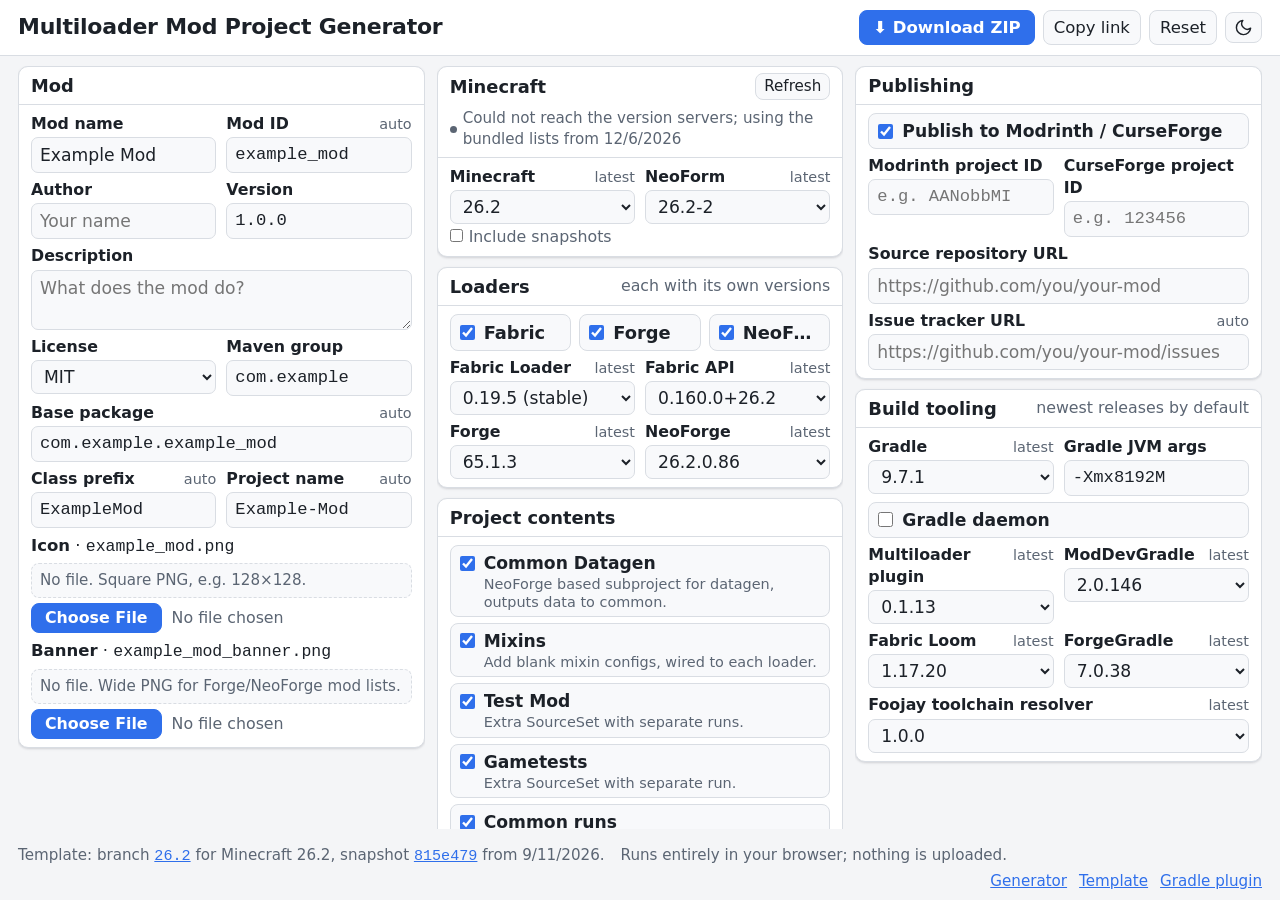
==== commit a0f2dc3c: "Drop the mod-publish-plugin version field It is infrastructure nobody needs to pin by hand, so it fo" ====
--- a/index.html
+++ b/index.html
@@ -281,15 +281,6 @@
           </div>
           <div class="error" data-error-for="issuesUrl"></div>
         </div>
-        <div class="field wide" data-show-if="modPublish">
-          <label for="f-modPublishPluginVersion">mod-publish-plugin <span class="auto" data-auto-label="modPublishPluginVersion" data-auto-word="latest">latest</span></label>
-          <div class="select-custom">
-            <div class="with-button"><select id="f-modPublishPluginVersion" data-key="modPublishPluginVersion" data-versions="modPublishPluginVersion"></select><button type="button" class="reset-auto" data-reset-auto="modPublishPluginVersion" title="Use the newest version again">↺</button></div>
-            <input type="text" class="mono" data-custom-for="modPublishPluginVersion" placeholder="e.g. 2.2.0" spellcheck="false" hidden>
-          </div>
-          <div class="help" data-versions-note="modPublishPluginVersion" hidden></div>
-          <div class="error" data-error-for="modPublishPluginVersion"></div>
-        </div>
       </div>
     </section>
 
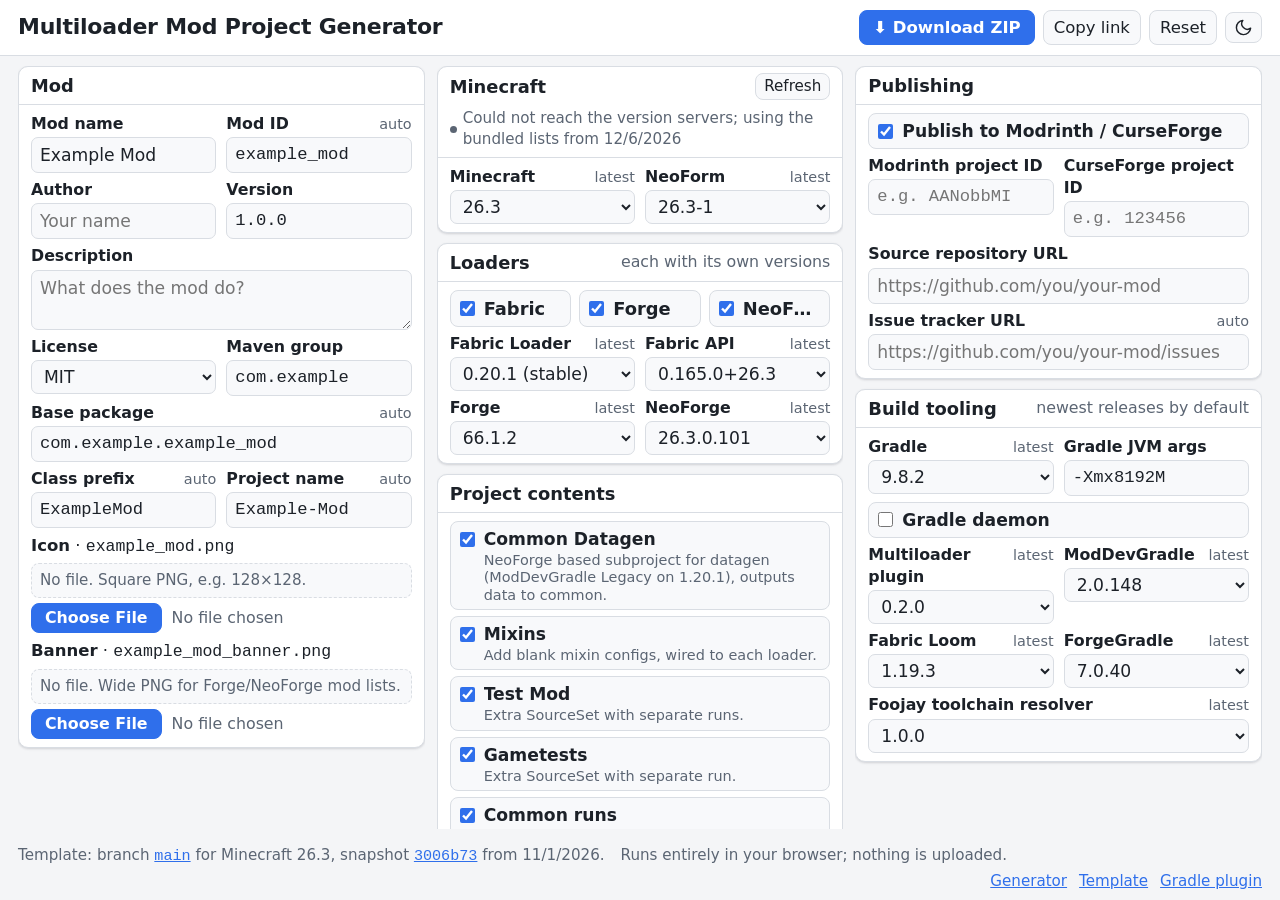
==== commit 4a38e01a: "Let claude update the page" ====
--- a/index.html
+++ b/index.html
@@ -138,21 +138,21 @@
         <div class="field">
           <label for="f-minecraftVersion">Minecraft <span class="auto" data-auto-label="minecraftVersion" data-auto-word="latest">latest</span></label>
           <div class="select-custom">
-            <div class="with-button"><select id="f-minecraftVersion" data-key="minecraftVersion" data-versions="minecraftVersion" title="Choosing a version selects the newest matching loader builds and the Java version it requires."></select><button type="button" class="reset-auto" data-reset-auto="minecraftVersion" title="Use the newest version again">↺</button></div>
-            <input type="text" class="mono" data-custom-for="minecraftVersion" placeholder="e.g. 26.3-rc-1" spellcheck="false" hidden>
-          </div>
-          <label class="inline-check" title="Also list snapshots, pre-releases and release candidates"><input type="checkbox" id="opt-snapshots"> Include snapshots</label>
+            <div class="with-button"><select id="f-minecraftVersion" data-key="minecraftVersion" data-versions="minecraftVersion" title="Releases from 1.20.1 on, as supported by the multiloader plugin. Choosing a version selects the newest matching loader builds; the plugin picks the Java version (17, 21 or 25)."></select><button type="button" class="reset-auto" data-reset-auto="minecraftVersion" title="Use the newest version again">↺</button></div>
+            <input type="text" class="mono" data-custom-for="minecraftVersion" placeholder="e.g. 1.21.1" spellcheck="false" hidden>
+          </div>
           <div class="error" data-error-for="minecraftVersion"></div>
         </div>
-        <div class="field">
+        <div class="field" data-show-if="needsNeoform">
           <label for="f-neoformVersion">NeoForm <span class="auto" data-auto-label="neoformVersion" data-auto-word="latest">latest</span></label>
           <div class="select-custom">
-            <div class="with-button"><select id="f-neoformVersion" data-key="neoformVersion" data-versions="neoformVersion" title="Used by the common project."></select><button type="button" class="reset-auto" data-reset-auto="neoformVersion" title="Use the newest version again">↺</button></div>
-            <input type="text" class="mono" data-custom-for="neoformVersion" placeholder="e.g. 26.2-2" spellcheck="false" hidden>
+            <div class="with-button"><select id="f-neoformVersion" data-key="neoformVersion" data-versions="neoformVersion" title="Used by the common project. Not on Minecraft 1.20.1, where it compiles against MCP."></select><button type="button" class="reset-auto" data-reset-auto="neoformVersion" title="Use the newest version again">↺</button></div>
+            <input type="text" class="mono" data-custom-for="neoformVersion" placeholder="e.g. 26.3-1" spellcheck="false" hidden>
           </div>
           <div class="help" data-versions-note="neoformVersion" hidden></div>
           <div class="error" data-error-for="neoformVersion"></div>
         </div>
+        <div class="note warn wide" data-template-note hidden></div>
       </div>
     </section>
 
@@ -182,7 +182,7 @@
           <label for="f-fabricLoaderVersion">Fabric Loader <span class="auto" data-auto-label="fabricLoaderVersion" data-auto-word="latest">latest</span></label>
           <div class="select-custom">
             <div class="with-button"><select id="f-fabricLoaderVersion" data-key="fabricLoaderVersion" data-versions="fabricLoaderVersion" title="Independent of the Minecraft version."></select><button type="button" class="reset-auto" data-reset-auto="fabricLoaderVersion" title="Use the newest version again">↺</button></div>
-            <input type="text" class="mono" data-custom-for="fabricLoaderVersion" placeholder="e.g. 0.19.5" spellcheck="false" hidden>
+            <input type="text" class="mono" data-custom-for="fabricLoaderVersion" placeholder="e.g. 0.20.1" spellcheck="false" hidden>
           </div>
           <div class="help" data-versions-note="fabricLoaderVersion" hidden></div>
           <div class="error" data-error-for="fabricLoaderVersion"></div>
@@ -191,7 +191,7 @@
           <label for="f-fabricApiVersion">Fabric API <span class="auto" data-auto-label="fabricApiVersion" data-auto-word="latest">latest</span></label>
           <div class="select-custom">
             <div class="with-button"><select id="f-fabricApiVersion" data-key="fabricApiVersion" data-versions="fabricApiVersion"></select><button type="button" class="reset-auto" data-reset-auto="fabricApiVersion" title="Use the newest version again">↺</button></div>
-            <input type="text" class="mono" data-custom-for="fabricApiVersion" placeholder="e.g. 0.160.0+26.2" spellcheck="false" hidden>
+            <input type="text" class="mono" data-custom-for="fabricApiVersion" placeholder="e.g. 0.116.7+1.21.1" spellcheck="false" hidden>
           </div>
           <div class="help" data-versions-note="fabricApiVersion" hidden></div>
           <div class="error" data-error-for="fabricApiVersion"></div>
@@ -200,16 +200,16 @@
           <label for="f-forgeVersion">Forge <span class="auto" data-auto-label="forgeVersion" data-auto-word="latest">latest</span></label>
           <div class="select-custom">
             <div class="with-button"><select id="f-forgeVersion" data-key="forgeVersion" data-versions="forgeVersion"></select><button type="button" class="reset-auto" data-reset-auto="forgeVersion" title="Use the newest version again">↺</button></div>
-            <input type="text" class="mono" data-custom-for="forgeVersion" placeholder="e.g. 65.1.3" spellcheck="false" hidden>
+            <input type="text" class="mono" data-custom-for="forgeVersion" placeholder="e.g. 66.1.2" spellcheck="false" hidden>
           </div>
           <div class="help" data-versions-note="forgeVersion" hidden></div>
           <div class="error" data-error-for="forgeVersion"></div>
         </div>
-        <div class="field" data-show-if="loaders.neoforge|datagen">
+        <div class="field" data-show-if="needsNeoforge">
           <label for="f-neoforgeVersion">NeoForge <span class="auto" data-auto-label="neoforgeVersion" data-auto-word="latest">latest</span></label>
           <div class="select-custom">
             <div class="with-button"><select id="f-neoforgeVersion" data-key="neoforgeVersion" data-versions="neoforgeVersion" title="Also used by the datagen module."></select><button type="button" class="reset-auto" data-reset-auto="neoforgeVersion" title="Use the newest version again">↺</button></div>
-            <input type="text" class="mono" data-custom-for="neoforgeVersion" placeholder="e.g. 26.2.0.86" spellcheck="false" hidden>
+            <input type="text" class="mono" data-custom-for="neoforgeVersion" placeholder="e.g. 21.1.265" spellcheck="false" hidden>
           </div>
           <div class="help" data-versions-note="neoforgeVersion" hidden></div>
           <div class="error" data-error-for="neoforgeVersion"></div>
@@ -223,7 +223,7 @@
         <label class="toggle wide">
           <input type="checkbox" data-key="datagen">
           <span class="t-label">Common Datagen</span>
-          <span class="t-desc">NeoForge based subproject for datagen, outputs data to common.</span>
+          <span class="t-desc">NeoForge based subproject for datagen (ModDevGradle Legacy on 1.20.1), outputs data to common.</span>
           <span class="t-note unsupported-note" data-unsupported-note="datagen" hidden></span>
         </label>
         <label class="toggle wide">
@@ -242,9 +242,9 @@
           <span class="t-desc">Extra SourceSet with separate run.</span>
         </label>
         <label class="toggle wide">
-          <input type="checkbox" data-key="includeRunDefaults">
+          <input type="checkbox" data-key="commonRunDirectory">
           <span class="t-label">Common runs</span>
-          <span class="t-desc">Wires all Loader run configs to the common project.</span>
+          <span class="t-desc">Game directories of all loaders live in common/runs.</span>
         </label>
       </div>
     </section>
@@ -256,7 +256,7 @@
     <section class="card">
       <div class="card-head">Publishing</div>
       <div class="card-body">
-        <label class="toggle wide" title="Configures mod-publish-plugin for Modrinth and CurseForge (./gradlew publishMods). API tokens come from the MODRINTH_API / CURSEFORGE_API environment variables.">
+        <label class="toggle wide" title="Uploads to Modrinth and CurseForge through the plugin's withModPublish (./gradlew publishMods). A platform is used once its project ID is set; API tokens come from the MODRINTH_API / CURSEFORGE_API environment variables.">
           <input type="checkbox" data-key="modPublish">
           <span class="t-label">Publish to Modrinth / CurseForge</span>
         </label>
@@ -291,7 +291,7 @@
           <label for="f-gradleVersion">Gradle <span class="auto" data-auto-label="gradleVersion" data-auto-word="latest">latest</span></label>
           <div class="select-custom">
             <div class="with-button"><select id="f-gradleVersion" data-key="gradleVersion" data-versions="gradleVersion" title="Wrapper distribution version."></select><button type="button" class="reset-auto" data-reset-auto="gradleVersion" title="Use the newest version again">↺</button></div>
-            <input type="text" class="mono" data-custom-for="gradleVersion" placeholder="e.g. 9.6.1" spellcheck="false" hidden>
+            <input type="text" class="mono" data-custom-for="gradleVersion" placeholder="e.g. 9.8.1" spellcheck="false" hidden>
           </div>
           <div class="help" data-versions-note="gradleVersion" hidden></div>
           <div class="error" data-error-for="gradleVersion"></div>
@@ -307,8 +307,8 @@
         <div class="field">
           <label for="f-multiloaderPluginVersion">Multiloader plugin <span class="auto" data-auto-label="multiloaderPluginVersion" data-auto-word="latest">latest</span></label>
           <div class="select-custom">
-            <div class="with-button"><select id="f-multiloaderPluginVersion" data-key="multiloaderPluginVersion" data-versions="multiloaderPluginVersion"></select><button type="button" class="reset-auto" data-reset-auto="multiloaderPluginVersion" title="Use the newest version again">↺</button></div>
-            <input type="text" class="mono" data-custom-for="multiloaderPluginVersion" placeholder="e.g. 0.1.12" spellcheck="false" hidden>
+            <div class="with-button"><select id="f-multiloaderPluginVersion" data-key="multiloaderPluginVersion" data-versions="multiloaderPluginVersion" title="0.2.0 or newer: the generated build scripts use its multiloaderSettings DSL."></select><button type="button" class="reset-auto" data-reset-auto="multiloaderPluginVersion" title="Use the newest version again">↺</button></div>
+            <input type="text" class="mono" data-custom-for="multiloaderPluginVersion" placeholder="e.g. 0.2.0" spellcheck="false" hidden>
           </div>
           <div class="help" data-versions-note="multiloaderPluginVersion" hidden></div>
           <div class="error" data-error-for="multiloaderPluginVersion"></div>
@@ -317,7 +317,7 @@
           <label for="f-moddevVersion">ModDevGradle <span class="auto" data-auto-label="moddevVersion" data-auto-word="latest">latest</span></label>
           <div class="select-custom">
             <div class="with-button"><select id="f-moddevVersion" data-key="moddevVersion" data-versions="moddevVersion" title="Always required (the common project uses it)."></select><button type="button" class="reset-auto" data-reset-auto="moddevVersion" title="Use the newest version again">↺</button></div>
-            <input type="text" class="mono" data-custom-for="moddevVersion" placeholder="e.g. 2.0.141" spellcheck="false" hidden>
+            <input type="text" class="mono" data-custom-for="moddevVersion" placeholder="e.g. 2.0.148" spellcheck="false" hidden>
           </div>
           <div class="help" data-versions-note="moddevVersion" hidden></div>
           <div class="error" data-error-for="moddevVersion"></div>
@@ -326,7 +326,7 @@
           <label for="f-loomVersion">Fabric Loom <span class="auto" data-auto-label="loomVersion" data-auto-word="latest">latest</span></label>
           <div class="select-custom">
             <div class="with-button"><select id="f-loomVersion" data-key="loomVersion" data-versions="loomVersion"></select><button type="button" class="reset-auto" data-reset-auto="loomVersion" title="Use the newest version again">↺</button></div>
-            <input type="text" class="mono" data-custom-for="loomVersion" placeholder="e.g. 1.17-SNAPSHOT" spellcheck="false" hidden>
+            <input type="text" class="mono" data-custom-for="loomVersion" placeholder="e.g. 1.19.3" spellcheck="false" hidden>
           </div>
           <div class="help" data-versions-note="loomVersion" hidden></div>
           <div class="error" data-error-for="loomVersion"></div>
--- a/css/style.css
+++ b/css/style.css
@@ -10,6 +10,7 @@
   --accent-soft: #e6efff;
   --danger: #c0392b;
   --ok: #1f8a4c;
+  --warn: #9a6700;
   --shadow: 0 1px 2px rgba(16, 24, 40, 0.06), 0 1px 3px rgba(16, 24, 40, 0.1);
   --radius: 10px;
   --font: system-ui, -apple-system, "Segoe UI", Roboto, "Helvetica Neue", Arial, sans-serif;
@@ -29,6 +30,7 @@
     --accent-soft: #1b2a45;
     --danger: #ef6a5a;
     --ok: #3ddc84;
+    --warn: #e3b341;
     --shadow: 0 1px 2px rgba(0, 0, 0, 0.4);
 }
 :root { color-scheme: light; }
@@ -161,10 +163,14 @@
 .field.invalid input, .field.invalid select { border-color: var(--danger); }
 .field textarea { resize: vertical; min-height: 38px; }
 .field .help { font-size: 15.13px; color: var(--muted); }
+.card-body .note { font-size: 15.13px; line-height: 1.3; }
+.note.warn { color: var(--warn); }
 .field .error { font-size: 15.13px; color: var(--danger); }
 .field .error:empty { display: none; }
 .field .with-button { display: flex; gap: 5px; }
 .field .with-button input, .field .with-button select { flex: 1; }
+/* long ids such as NeoForm's "1.21.1-20240808.144430" stay on one line */
+.field select { white-space: nowrap; overflow: hidden; text-overflow: ellipsis; }
 .field .reset-auto { border: 1px solid var(--border); background: var(--panel-2); border-radius: 7px; padding: 0 8px; cursor: pointer; color: var(--muted); }
 .field .reset-auto:hover { color: var(--text); border-color: var(--accent); }
 .select-custom { display: flex; flex-direction: column; gap: 5px; }
@@ -209,8 +215,6 @@
   .field select option:checked { background: var(--accent); color: var(--accent-text); }
   .field select option::checkmark { display: none; }
 }
-.inline-check { display: flex; align-items: center; justify-content: flex-start !important; gap: 6px; font-size: 15.13px; color: var(--muted); cursor: pointer; font-weight: 400 !important; white-space: nowrap; }
-.inline-check input { accent-color: var(--accent); margin: 0; }
 
 /* ---------- toggles ---------- */
 /* the checkbox itself shows the state, so the tile stays neutral */
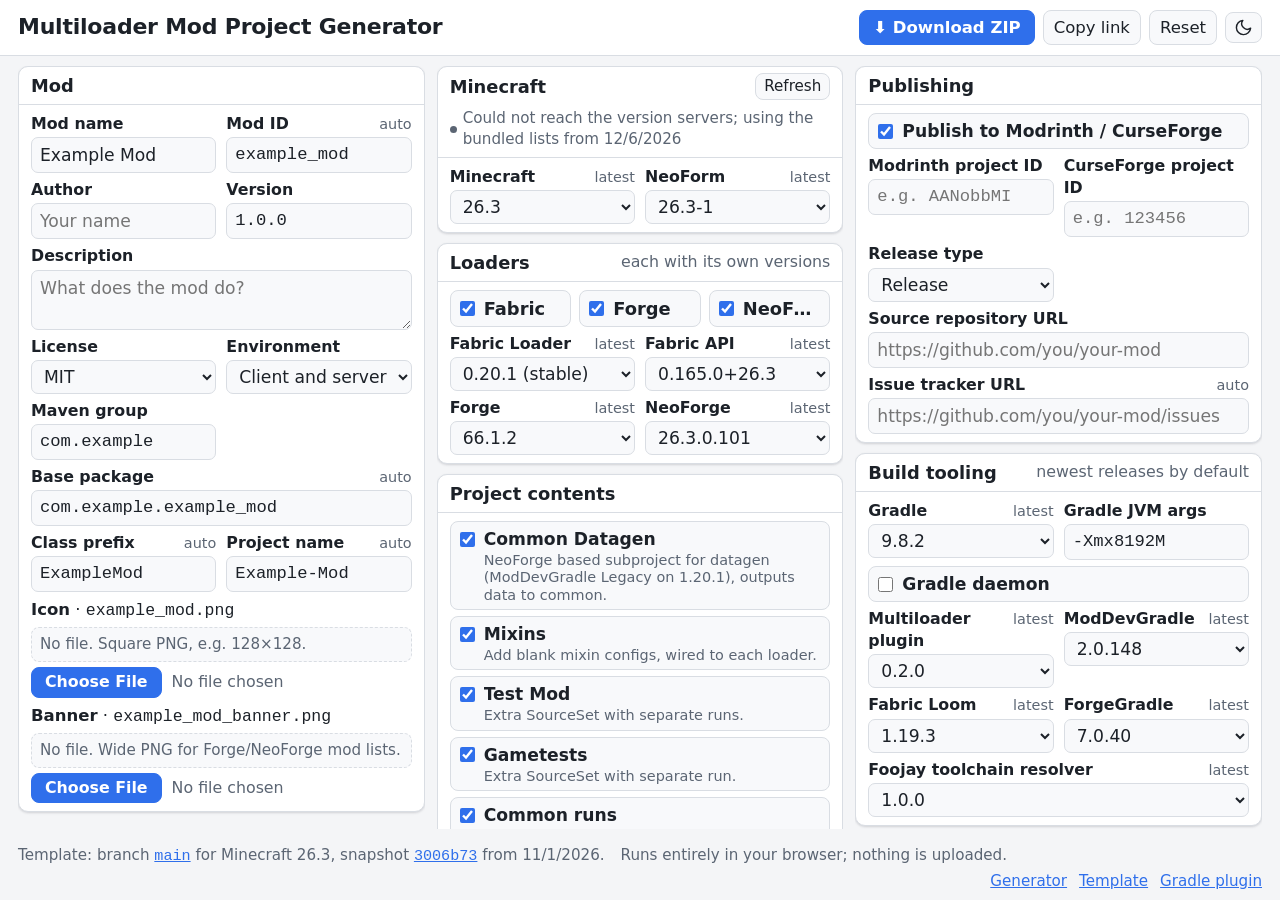
==== commit ade5e7dc: "Adapt refresh workflow to plugin 0.2 and the new template branches Workflow (.github/workflows/refre" ====
--- a/index.html
+++ b/index.html
@@ -74,6 +74,11 @@
           <div class="error" data-error-for="modLicense"></div>
         </div>
         <div class="field">
+          <label for="f-modSide">Environment</label>
+          <select id="f-modSide" data-key="modSide" title="Where the mod has to be installed. Sets the environment of fabric.mod.json, clientSideOnly / displayTest in the Forge mods.toml and, when publishing, the Modrinth environment and CurseForge client/server tags (withModPublish side)."></select>
+          <div class="error" data-error-for="modSide"></div>
+        </div>
+        <div class="field">
           <label for="f-group">Maven group</label>
           <input type="text" id="f-group" class="mono" data-key="group" placeholder="com.example" spellcheck="false" title="Reverse-domain style, e.g. com.example.">
           <div class="error" data-error-for="group"></div>
@@ -268,6 +273,11 @@
           <label for="f-curseforgeId">CurseForge project ID</label>
           <input type="text" id="f-curseforgeId" class="mono" data-key="curseforgeId" placeholder="e.g. 123456" spellcheck="false">
         </div>
+        <div class="field" data-show-if="modPublish">
+          <label for="f-releaseType">Release type</label>
+          <select id="f-releaseType" data-key="releaseType" title="Release channel of the uploads (withModPublish type)."></select>
+          <div class="error" data-error-for="releaseType"></div>
+        </div>
         <div class="field wide">
           <label for="f-sourcesUrl">Source repository URL</label>
           <input type="text" id="f-sourcesUrl" data-key="sourcesUrl" placeholder="https://github.com/you/your-mod" spellcheck="false">
